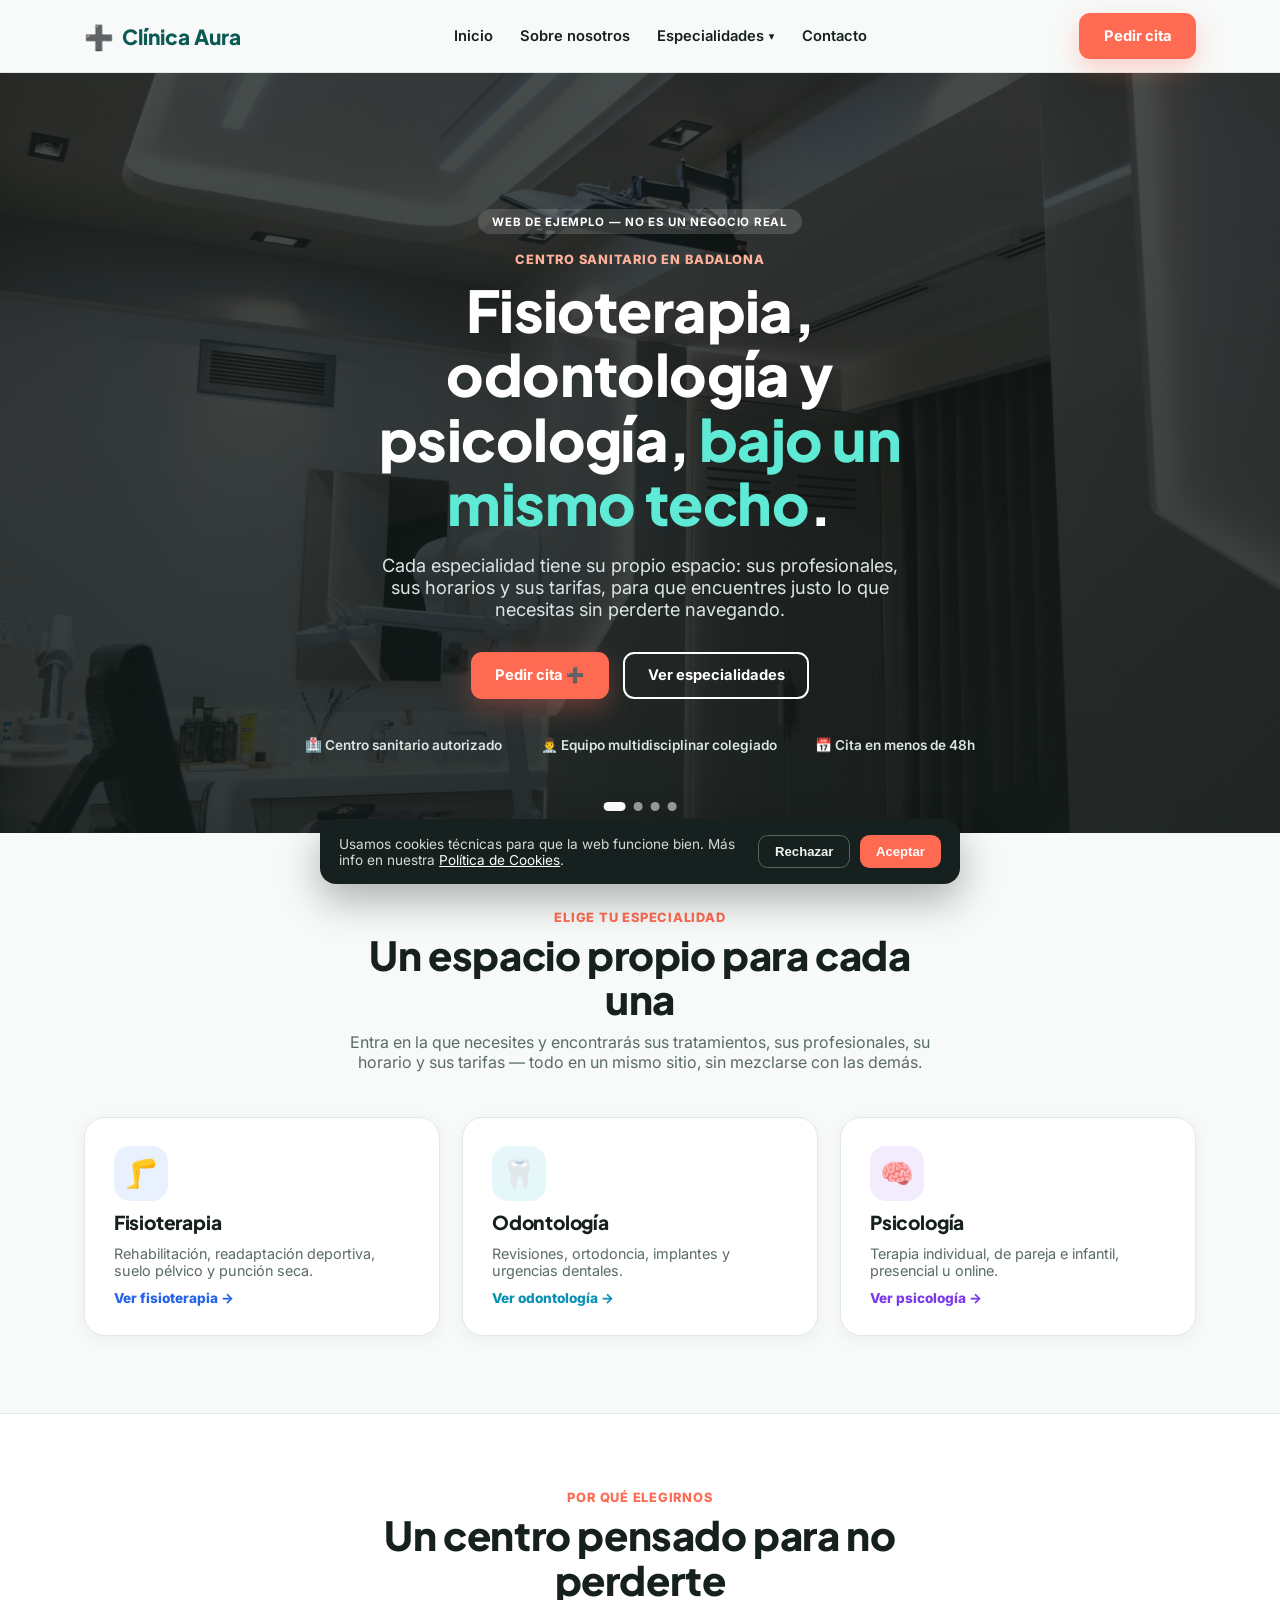
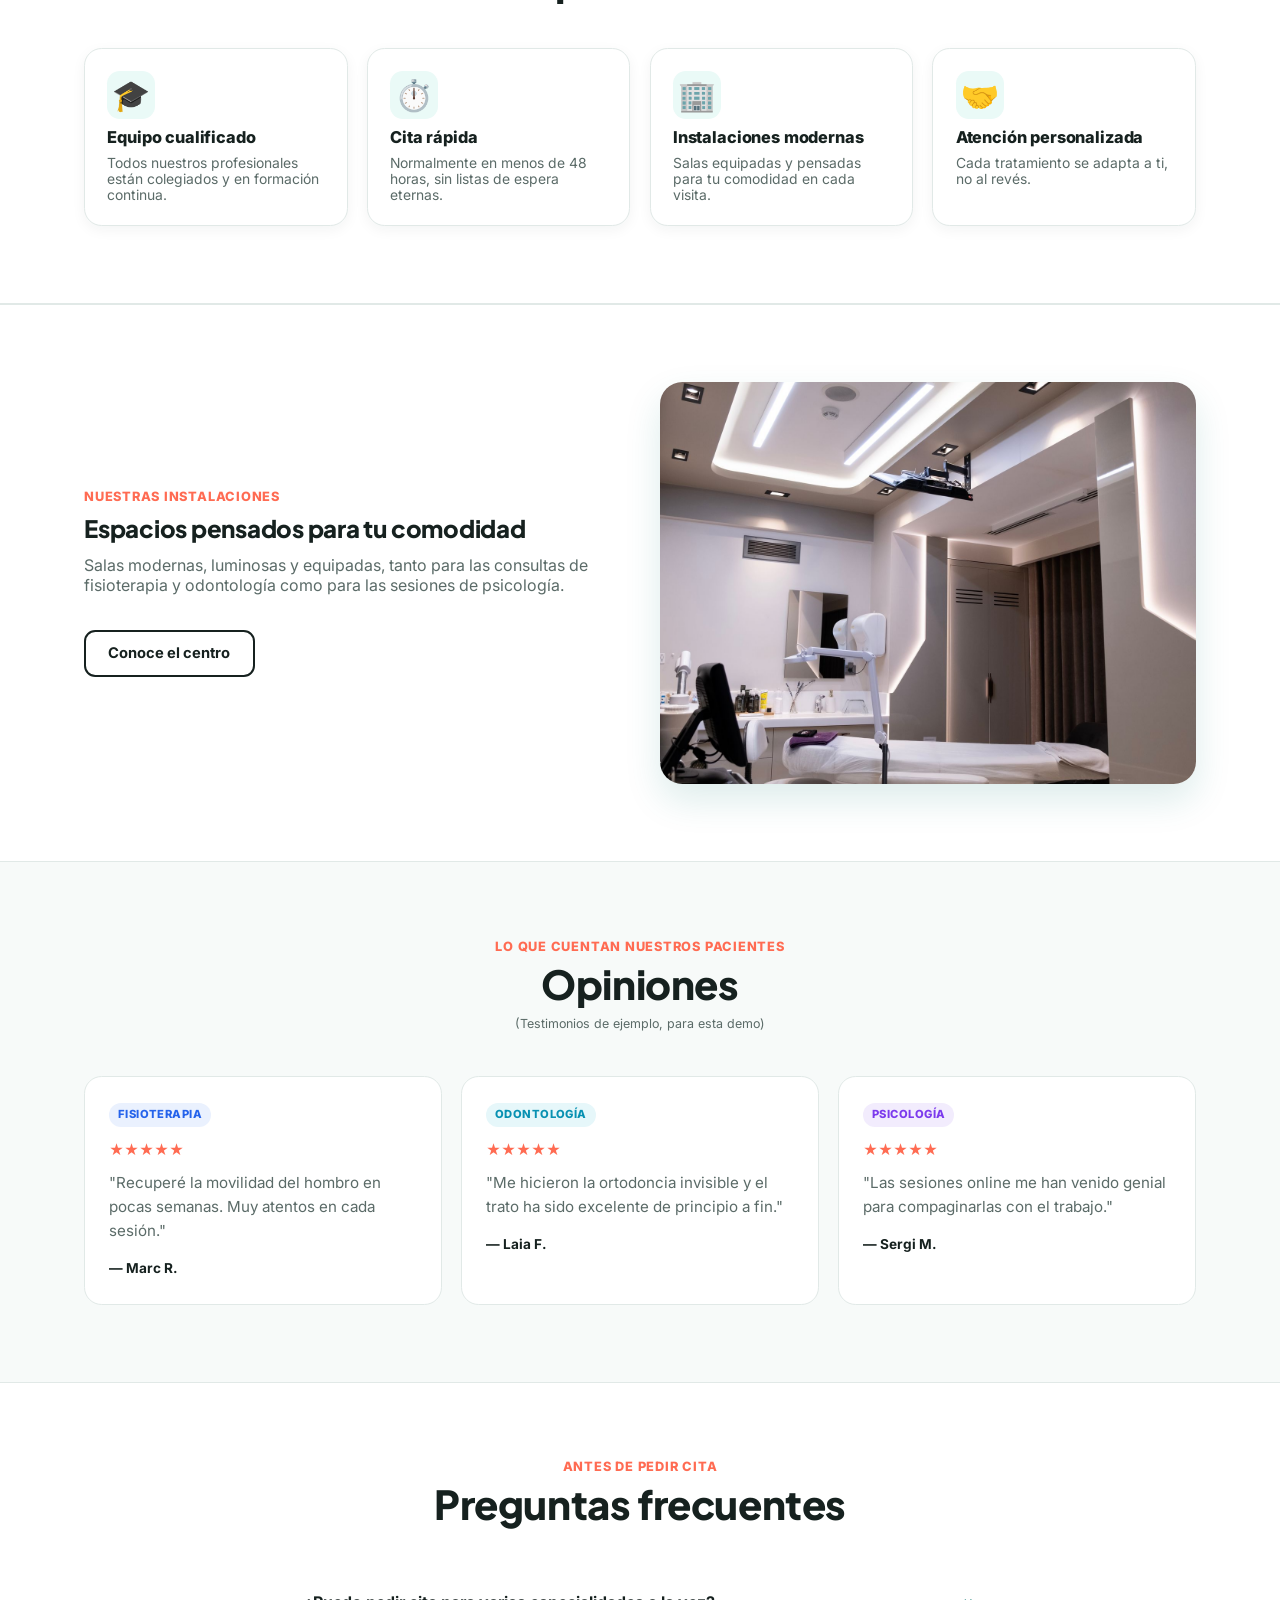
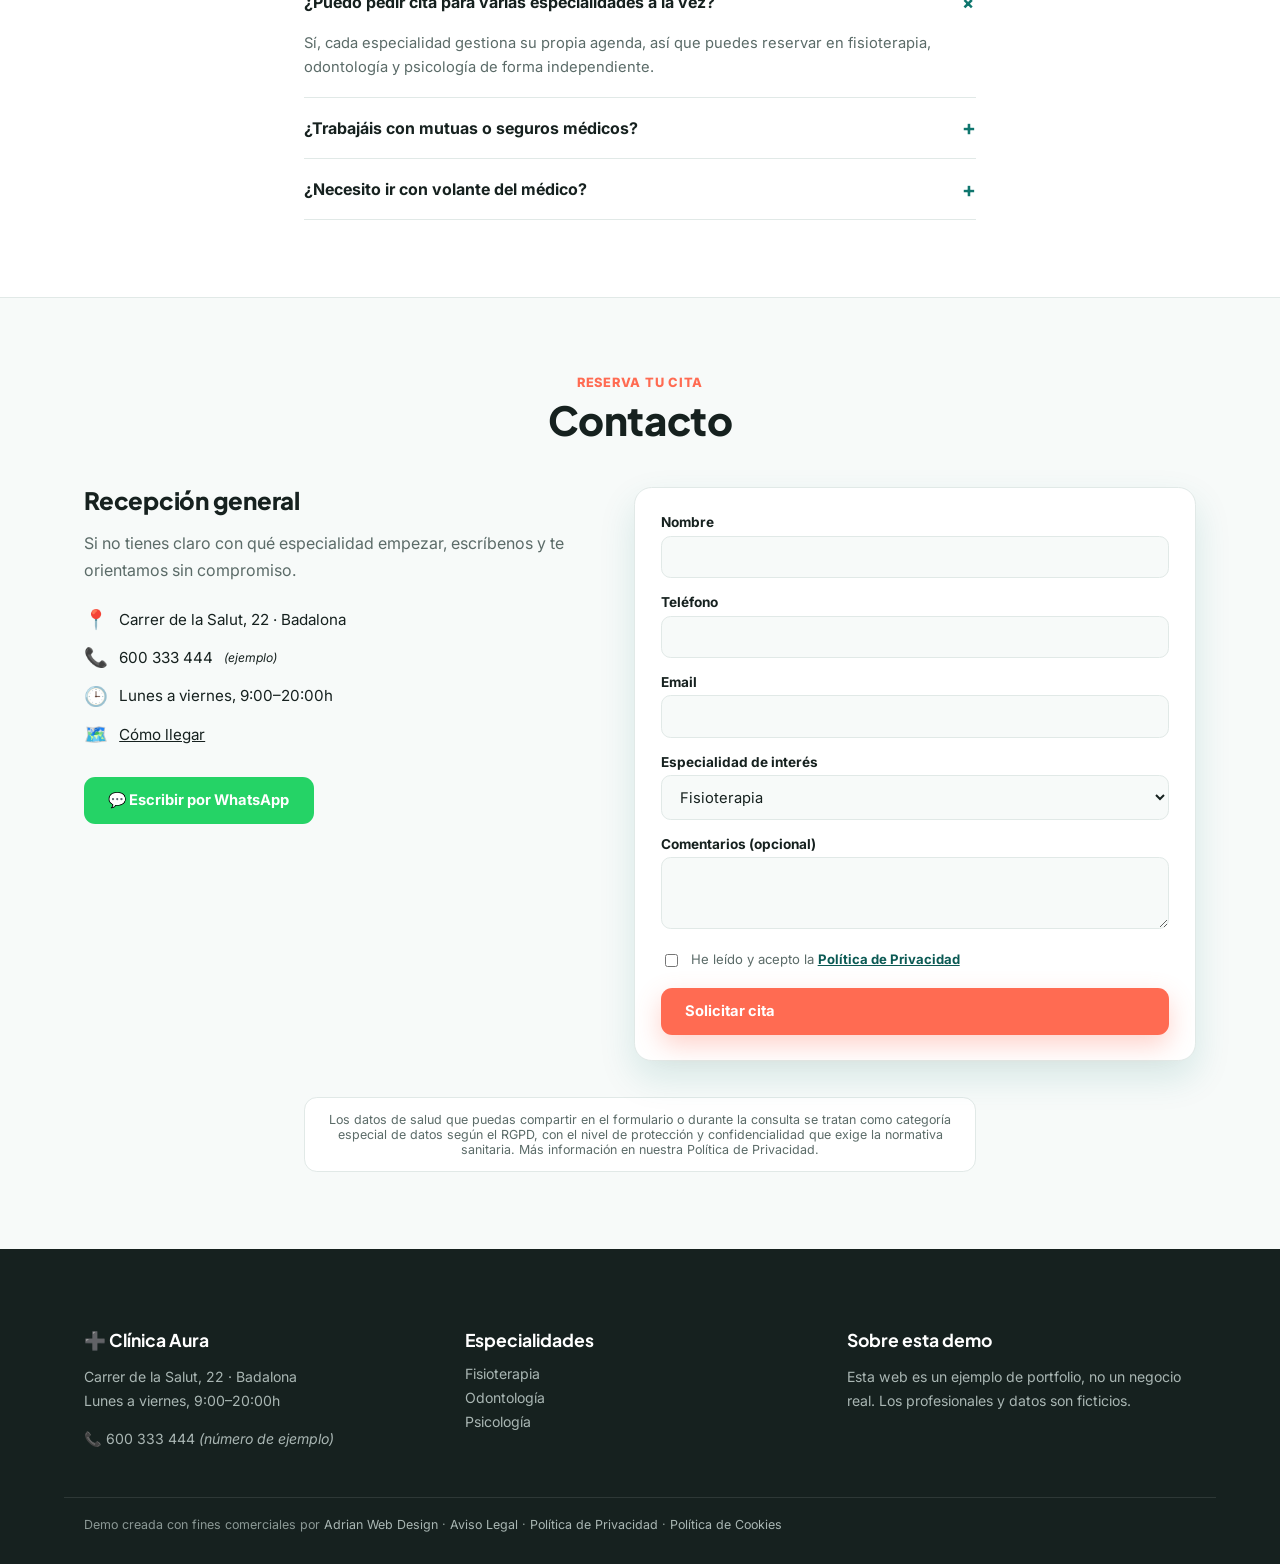
==== index.html @ 90108363 "Primera version de la demo Clinica Aura" ====
<!doctype html>
<html lang="es">
<head>
<meta charset="UTF-8" />
<meta name="viewport" content="width=device-width, initial-scale=1.0" />
<title>Clínica Multidisciplinar en Badalona | Clínica Aura</title>
<meta name="description" content="Fisioterapia, odontología y psicología en Badalona, bajo un mismo techo. Equipo cualificado, cita en 48h. Pide tu cita en Clínica Aura." />
<meta property="og:title" content="Clínica Multidisciplinar en Badalona | Clínica Aura" />
<meta property="og:description" content="Fisioterapia, odontología y psicología en Badalona. Pide tu cita." />
<meta property="og:type" content="website" />
<meta name="twitter:card" content="summary" />
<link rel="preconnect" href="https://fonts.googleapis.com">
<link href="https://fonts.googleapis.com/css2?family=Plus+Jakarta+Sans:wght@700;800&family=Inter:wght@400;600;700;800&display=swap" rel="stylesheet">
<link rel="stylesheet" href="clinica.css" />
</head>
<body>

<header class="site-header">
  <div class="wrap">
    <a href="index.html" class="logo"><span class="ico">➕</span> Clínica Aura</a>
    <nav class="nav-links">
      <a href="index.html">Inicio</a>
      <a href="sobre-nosotros.html">Sobre nosotros</a>
      <div class="dropdown">
        <button class="dropdown-btn">Especialidades <span class="caret">▾</span></button>
        <div class="dropdown-menu">
          <a href="fisioterapia.html"><span class="tag" style="background:#2563eb"></span> Fisioterapia</a>
          <a href="odontologia.html"><span class="tag" style="background:#0891b2"></span> Odontología</a>
          <a href="psicologia.html"><span class="tag" style="background:#7c3aed"></span> Psicología</a>
        </div>
      </div>
      <a href="#contacto">Contacto</a>
    </nav>
    <a href="#contacto" class="btn btn-solid">Pedir cita</a>
  </div>
</header>

<section class="hero home hero-carousel">
  <div class="carousel hero-bg">
    <div class="carousel-track">
      <div class="carousel-slide"><img src="assets/clinica-instalaciones.jpg" alt="Sala de tratamiento moderna de Clínica Aura" loading="eager"></div>
      <div class="carousel-slide"><img src="assets/clinica-recepcion.jpg" alt="Recepción de Clínica Aura" loading="lazy"></div>
      <div class="carousel-slide"><img src="assets/clinica-consulta.jpg" alt="Sala de consulta de Clínica Aura" loading="lazy"></div>
      <div class="carousel-slide"><img src="assets/clinica-pasillo.jpg" alt="Pasillo de las instalaciones de Clínica Aura" loading="lazy"></div>
    </div>
    <div class="carousel-dots"></div>
  </div>
  <div class="wrap">
    <div class="badge-demo">Web de ejemplo — no es un negocio real</div>
    <div class="eyebrow">Centro sanitario en Badalona</div>
    <h1>Fisioterapia, odontología y psicología, <span>bajo un mismo techo</span>.</h1>
    <p class="lead">
      Cada especialidad tiene su propio espacio: sus profesionales, sus
      horarios y sus tarifas, para que encuentres justo lo que necesitas
      sin perderte navegando.
    </p>
    <div class="cta-row">
      <a href="#contacto" class="btn btn-solid">Pedir cita ➕</a>
      <a href="#especialidades" class="btn btn-outline">Ver especialidades</a>
    </div>
    <div class="trust-row">
      <span>🏥 Centro sanitario autorizado</span>
      <span>👨‍⚕️ Equipo multidisciplinar colegiado</span>
      <span>📅 Cita en menos de 48h</span>
    </div>
  </div>
</section>

<section class="section" id="especialidades">
  <div class="wrap">
    <div class="section-head center reveal">
      <div class="eyebrow">Elige tu especialidad</div>
      <h2>Un espacio propio para cada una</h2>
      <p>Entra en la que necesites y encontrarás sus tratamientos, sus profesionales, su horario y sus tarifas — todo en un mismo sitio, sin mezclarse con las demás.</p>
    </div>
    <div class="spec-grid">
      <a href="fisioterapia.html" class="spec-card fisio reveal">
        <div class="ico">🦵</div>
        <h3>Fisioterapia</h3>
        <p>Rehabilitación, readaptación deportiva, suelo pélvico y punción seca.</p>
        <div class="go">Ver fisioterapia →</div>
      </a>
      <a href="odontologia.html" class="spec-card odonto reveal">
        <div class="ico">🦷</div>
        <h3>Odontología</h3>
        <p>Revisiones, ortodoncia, implantes y urgencias dentales.</p>
        <div class="go">Ver odontología →</div>
      </a>
      <a href="psicologia.html" class="spec-card psico reveal">
        <div class="ico">🧠</div>
        <h3>Psicología</h3>
        <p>Terapia individual, de pareja e infantil, presencial u online.</p>
        <div class="go">Ver psicología →</div>
      </a>
    </div>
  </div>
</section>

<section class="section alt">
  <div class="wrap">
    <div class="section-head center reveal">
      <div class="eyebrow">Por qué elegirnos</div>
      <h2>Un centro pensado para no perderte</h2>
    </div>
    <div class="grid">
      <div class="card reveal"><div class="ico">🎓</div><h3>Equipo cualificado</h3><div class="desc">Todos nuestros profesionales están colegiados y en formación continua.</div></div>
      <div class="card reveal"><div class="ico">⏱️</div><h3>Cita rápida</h3><div class="desc">Normalmente en menos de 48 horas, sin listas de espera eternas.</div></div>
      <div class="card reveal"><div class="ico">🏢</div><h3>Instalaciones modernas</h3><div class="desc">Salas equipadas y pensadas para tu comodidad en cada visita.</div></div>
      <div class="card reveal"><div class="ico">🤝</div><h3>Atención personalizada</h3><div class="desc">Cada tratamiento se adapta a ti, no al revés.</div></div>
    </div>
  </div>
</section>

<section class="section alt">
  <div class="wrap showcase">
    <div class="reveal">
      <div class="eyebrow">Nuestras instalaciones</div>
      <h2>Espacios pensados para tu comodidad</h2>
      <p style="color:var(--ink-suave); margin-top:0.8rem;">Salas modernas, luminosas y equipadas, tanto para las consultas de fisioterapia y odontología como para las sesiones de psicología.</p>
      <a href="sobre-nosotros.html" class="btn btn-outline" style="margin-top:1.2rem;">Conoce el centro</a>
    </div>
    <div class="photo reveal">
      <!-- Foto: Pexels, licencia gratuita (pexels.com/photo/16571732) -->
      <img src="assets/clinica-instalaciones.jpg" alt="Sala de tratamiento moderna de Clínica Aura" loading="lazy">
    </div>
  </div>
</section>

<section class="section">
  <div class="wrap">
    <div class="section-head center reveal">
      <div class="eyebrow">Lo que cuentan nuestros pacientes</div>
      <h2>Opiniones</h2>
      <p style="font-size:0.78rem;">(Testimonios de ejemplo, para esta demo)</p>
    </div>
    <div class="testi-grid">
      <div class="testi reveal"><span class="tag" style="background:#eaf1fe; color:#2563eb;">FISIOTERAPIA</span><div class="stars">★★★★★</div>"Recuperé la movilidad del hombro en pocas semanas. Muy atentos en cada sesión."<div class="autor">— Marc R.</div></div>
      <div class="testi reveal"><span class="tag" style="background:#e6f7fa; color:#0891b2;">ODONTOLOGÍA</span><div class="stars">★★★★★</div>"Me hicieron la ortodoncia invisible y el trato ha sido excelente de principio a fin."<div class="autor">— Laia F.</div></div>
      <div class="testi reveal"><span class="tag" style="background:#f2ecfd; color:#7c3aed;">PSICOLOGÍA</span><div class="stars">★★★★★</div>"Las sesiones online me han venido genial para compaginarlas con el trabajo."<div class="autor">— Sergi M.</div></div>
    </div>
  </div>
</section>

<section class="section alt">
  <div class="wrap">
    <div class="section-head center reveal">
      <div class="eyebrow">Antes de pedir cita</div>
      <h2>Preguntas frecuentes</h2>
    </div>
    <div class="faq reveal">
      <div class="faq-item open">
        <button class="faq-q">¿Puedo pedir cita para varias especialidades a la vez? <span class="plus">+</span></button>
        <div class="faq-a"><p>Sí, cada especialidad gestiona su propia agenda, así que puedes reservar en fisioterapia, odontología y psicología de forma independiente.</p></div>
      </div>
      <div class="faq-item">
        <button class="faq-q">¿Trabajáis con mutuas o seguros médicos? <span class="plus">+</span></button>
        <div class="faq-a"><p>Trabajamos con las principales mutuas. Escríbenos con la tuya y te confirmamos la cobertura antes de la cita.</p></div>
      </div>
      <div class="faq-item">
        <button class="faq-q">¿Necesito ir con volante del médico? <span class="plus">+</span></button>
        <div class="faq-a"><p>No es necesario para consultas privadas. Si vienes por mutua, puede que tu compañía lo requiera — te lo indicamos al confirmar la cita.</p></div>
      </div>
    </div>
  </div>
</section>

<section class="section" id="contacto">
  <div class="wrap">
    <div class="section-head center reveal">
      <div class="eyebrow">Reserva tu cita</div>
      <h2>Contacto</h2>
    </div>
    <div class="contact-wrap">
      <div class="contact-info reveal">
        <h3>Recepción general</h3>
        <p>Si no tienes claro con qué especialidad empezar, escríbenos y te orientamos sin compromiso.</p>
        <div class="item"><span class="ico">📍</span> Carrer de la Salut, 22 · Badalona</div>
        <div class="item"><span class="ico">📞</span> 600 333 444 <em style="font-size:0.8em;">(ejemplo)</em></div>
        <div class="item"><span class="ico">🕒</span> Lunes a viernes, 9:00–20:00h</div>
        <div class="item"><span class="ico">🗺️</span> <a href="https://www.google.com/maps/search/?api=1&query=Badalona" target="_blank" rel="noopener">Cómo llegar</a></div>
        <a href="#" class="btn btn-wsp" style="margin-top:1rem;">💬 Escribir por WhatsApp</a>
      </div>
      <form class="contact-form" id="contact-form">
        <div class="form-error" id="form-error"></div>
        <div class="field"><label for="nombre">Nombre</label><input type="text" id="nombre" name="nombre" required></div>
        <div class="field"><label for="telefono">Teléfono</label><input type="tel" id="telefono" name="telefono" required></div>
        <div class="field"><label for="email">Email</label><input type="email" id="email" name="email" required></div>
        <div class="field">
          <label for="especialidad">Especialidad de interés</label>
          <select id="especialidad" name="especialidad">
            <option>Fisioterapia</option>
            <option>Odontología</option>
            <option>Psicología</option>
            <option>No lo tengo claro todavía</option>
          </select>
        </div>
        <div class="field"><label for="comentarios">Comentarios (opcional)</label><textarea id="comentarios" name="comentarios"></textarea></div>
        <div class="checkbox-row">
          <input type="checkbox" id="privacidad" name="privacidad">
          <label for="privacidad">He leído y acepto la <a href="politica-privacidad.html" target="_blank">Política de Privacidad</a></label>
        </div>
        <div class="submit-row"><button type="submit" class="btn btn-solid">Solicitar cita</button></div>
      </form>
      <div class="form-success" id="form-success">
        <div class="ico">➕</div>
        <h3>¡Gracias!</h3>
        <p>Esto es una demo: en la web real, aquí llegaría tu solicitud directamente por email o WhatsApp.</p>
      </div>
    </div>
    <p class="disclaimer">
      Los datos de salud que puedas compartir en el formulario o durante la
      consulta se tratan como categoría especial de datos según el RGPD,
      con el nivel de protección y confidencialidad que exige la normativa
      sanitaria. Más información en nuestra Política de Privacidad.
    </p>
  </div>
</section>

<footer class="site-footer">
  <div class="wrap">
    <div>
      <h4>➕ Clínica Aura</h4>
      <p>Carrer de la Salut, 22 · Badalona<br>Lunes a viernes, 9:00–20:00h</p>
      <p>📞 600 333 444 <em>(número de ejemplo)</em></p>
    </div>
    <div>
      <h4>Especialidades</h4>
      <ul>
        <li><a href="fisioterapia.html">Fisioterapia</a></li>
        <li><a href="odontologia.html">Odontología</a></li>
        <li><a href="psicologia.html">Psicología</a></li>
      </ul>
    </div>
    <div>
      <h4>Sobre esta demo</h4>
      <p>Esta web es un ejemplo de portfolio, no un negocio real. Los profesionales y datos son ficticios.</p>
    </div>
  </div>
  <div class="footer-bottom">
    <span>Demo creada con fines comerciales por <a href="https://adrianwebdesign.es/" target="_blank" rel="noopener">Adrian Web Design</a> · <a href="aviso-legal.html">Aviso Legal</a> · <a href="politica-privacidad.html">Política de Privacidad</a> · <a href="politica-cookies.html">Política de Cookies</a></span>
  </div>
</footer>

<div class="cookie-banner" id="cookie-banner">
  <p>Usamos cookies técnicas para que la web funcione bien. Más info en nuestra <a href="politica-cookies.html">Política de Cookies</a>.</p>
  <div class="cookie-actions">
    <button class="btn-reject" id="cookie-reject">Rechazar</button>
    <button class="btn-accept" id="cookie-accept">Aceptar</button>
  </div>
</div>

<script src="script.js"></script>
</body>
</html>
---- clinica.css ----
/* ===== Clínica Aura — demo de portfolio ===== */

:root {
  --teal: #0f766e;
  --teal-osc: #0b5a54;
  --mint: #eafaf7;
  --coral: #ff6b52;
  --ink: #16211f;
  --ink-suave: #5b6b68;
  --bg: #f7faf9;
  --borde: #e1e9e7;
  --sombra: 0 16px 36px rgba(15, 118, 110, 0.14);
  --accent: var(--teal);
  --accent-bg: var(--mint);
  font-size: 16px;
}

/* Temas por especialidad */
.theme-fisio { --accent: #2563eb; --accent-bg: #eaf1fe; }
.theme-odonto { --accent: #0891b2; --accent-bg: #e6f7fa; }
.theme-psico { --accent: #7c3aed; --accent-bg: #f2ecfd; }

* { box-sizing: border-box; }
html { scroll-behavior: smooth; }

body { margin: 0; font-family: "Inter", system-ui, sans-serif; background: var(--bg); color: var(--ink); -webkit-font-smoothing: antialiased; overflow-x: hidden; }

h1, h2, h3, .display { font-family: "Plus Jakarta Sans", "Inter", sans-serif; font-weight: 800; line-height: 1.12; margin: 0; letter-spacing: -0.01em; }

a { color: inherit; }
img { max-width: 100%; display: block; }
.wrap { max-width: 72rem; margin: 0 auto; padding: 0 1.25rem; }

.reveal { opacity: 0; transform: translateY(18px); transition: opacity 0.6s ease, transform 0.6s ease; }
.reveal.in { opacity: 1; transform: translateY(0); }

/* ---------- Header ---------- */

.site-header { position: sticky; top: 0; z-index: 50; background: rgba(247, 250, 249, 0.92); backdrop-filter: blur(10px); border-bottom: 1px solid var(--borde); }
.site-header .wrap { display: flex; align-items: center; justify-content: space-between; gap: 1rem; height: 4.5rem; }
.logo { display: flex; align-items: center; gap: 0.5rem; font-family: "Plus Jakarta Sans", sans-serif; font-weight: 800; font-size: clamp(1.05rem, 2vw, 1.3rem); text-decoration: none; color: var(--teal-osc); white-space: nowrap; }
.logo .ico { font-size: 1.5rem; }

.nav-links { display: flex; align-items: center; gap: 0.3rem; font-weight: 600; font-size: 0.92rem; }
.nav-links > a { text-decoration: none; color: var(--ink); padding: 0.5rem 0.7rem; border-radius: 0.5rem; }
.nav-links > a:hover { background: var(--mint); color: var(--teal-osc); }

.dropdown { position: relative; }
.dropdown-btn { background: none; border: none; font: inherit; font-weight: 600; color: var(--ink); cursor: pointer; display: flex; align-items: center; gap: 0.3rem; padding: 0.5rem 0.7rem; border-radius: 0.5rem; }
.dropdown-btn:hover, .dropdown.open .dropdown-btn { background: var(--mint); color: var(--teal-osc); }
.dropdown-btn .caret { font-size: 0.7rem; transition: transform 0.15s ease; }
.dropdown.open .dropdown-btn .caret { transform: rotate(180deg); }
.dropdown-menu {
  position: absolute; top: calc(100% + 0.6rem); left: 50%; transform: translateX(-50%) translateY(-6px);
  background: #fff; border: 1px solid var(--borde); border-radius: 1rem; box-shadow: var(--sombra);
  min-width: 15rem; padding: 0.5rem; opacity: 0; pointer-events: none; transition: opacity 0.15s ease, transform 0.15s ease;
}
.dropdown.open .dropdown-menu { opacity: 1; pointer-events: auto; transform: translateX(-50%) translateY(0); }
.dropdown-menu a { display: flex; align-items: center; gap: 0.6rem; padding: 0.65rem 0.75rem; border-radius: 0.6rem; text-decoration: none; color: var(--ink); font-size: 0.9rem; font-weight: 600; }
.dropdown-menu a:hover { background: var(--bg); }
.dropdown-menu a .tag { width: 0.55rem; height: 0.55rem; border-radius: 50%; flex-shrink: 0; }

.btn { display: inline-flex; align-items: center; gap: 0.5rem; padding: 0.78rem 1.4rem; border-radius: 0.7rem; font-weight: 700; text-decoration: none; font-size: 0.92rem; border: 2px solid transparent; cursor: pointer; transition: transform 0.15s ease; font-family: inherit; }
.btn:hover { transform: translateY(-2px); }
.btn-solid { background: var(--coral); color: #fff; box-shadow: 0 10px 26px rgba(255,107,82,0.3); }
.btn-solid:hover { background: #e85a42; }
.btn-outline { background: transparent; border-color: var(--ink); color: var(--ink); }
.btn-accent { background: var(--accent); color: #fff; }
.btn-wsp { background: #25d366; color: #fff; }

.mobile-toggle { display: none; background: none; border: none; font-size: 1.4rem; cursor: pointer; }

/* Breadcrumb */
.breadcrumb { font-size: 0.82rem; color: var(--ink-suave); padding: 1rem 0 0; }
.breadcrumb a { color: var(--ink-suave); text-decoration: none; }
.breadcrumb a:hover { color: var(--accent); }
.breadcrumb .sep { margin: 0 0.35rem; }
.breadcrumb .current { color: var(--ink); font-weight: 700; }

/* ---------- Hero genérico ---------- */

.hero { position: relative; padding: clamp(3rem, 7vw, 5.5rem) 0 clamp(2.5rem, 5vw, 4rem); overflow: hidden; }
.hero.home { text-align: center; background: radial-gradient(circle at 15% 10%, rgba(15,118,110,0.1), transparent 45%), radial-gradient(circle at 88% 0%, rgba(255,107,82,0.12), transparent 42%), var(--bg); }
.hero.specialty { background: var(--accent-bg); }
.badge-demo { display: inline-block; margin-bottom: 1.1rem; padding: 0.35rem 0.9rem; border-radius: 999px; background: var(--ink); color: #fff; font-size: 0.72rem; font-weight: 700; letter-spacing: 0.06em; text-transform: uppercase; }
.eyebrow { font-weight: 800; color: var(--coral); letter-spacing: 0.06em; text-transform: uppercase; font-size: 0.8rem; margin-bottom: 0.7rem; }
.specialty .eyebrow { color: var(--accent); }
.hero h1 { font-size: clamp(2.2rem, 5.5vw, 3.6rem); max-width: 42rem; }
.hero.home h1 { margin: 0 auto; }
.hero h1 span { color: var(--teal); }
.hero.specialty h1 span { color: var(--accent); }
.hero p.lead { max-width: 34rem; margin-top: 1.1rem; color: var(--ink-suave); font-size: clamp(1rem, 1.6vw, 1.14rem); }
.hero.home p.lead { margin-left: auto; margin-right: auto; }
.hero .cta-row { margin-top: 2rem; display: flex; gap: 0.9rem; flex-wrap: wrap; }
.hero.home .cta-row { justify-content: center; }

.trust-row { margin-top: 2.4rem; display: flex; gap: clamp(1rem, 4vw, 2.4rem); flex-wrap: wrap; font-size: 0.85rem; color: var(--ink-suave); font-weight: 600; }
.hero.home .trust-row { justify-content: center; }
.trust-row span { display: flex; align-items: center; gap: 0.4rem; }

.hero.specialty .hero-grid { display: grid; grid-template-columns: 1.1fr 0.9fr; gap: 2.5rem; align-items: center; }
.hero.specialty .hero-photo { border-radius: 1.3rem; overflow: hidden; box-shadow: var(--sombra); aspect-ratio: 4/3; }
.hero.specialty .hero-photo img { width: 100%; height: 100%; object-fit: cover; }
@media (max-width: 860px) {
  .hero.specialty .hero-grid { grid-template-columns: 1fr; }
  .hero.specialty .hero-photo { order: -1; aspect-ratio: 16/9; }
}

/* Hero con carrusel de fotos de fondo, 100% automático */
.hero.hero-carousel { background: var(--ink); padding: clamp(6.5rem, 13vw, 8.5rem) 0 clamp(3.5rem, 7vw, 5rem); }
.hero.hero-carousel .carousel.hero-bg {
  position: absolute; inset: 0; z-index: 0;
  border-radius: 0; box-shadow: none; aspect-ratio: auto; max-height: none; height: 100%;
}
.hero.hero-carousel .carousel.hero-bg .carousel-track,
.hero.hero-carousel .carousel.hero-bg .carousel-slide { height: 100%; }
.hero.hero-carousel .carousel.hero-bg .carousel-slide img { filter: brightness(0.5) saturate(1.05); }
.hero.hero-carousel .carousel.hero-bg::after {
  content: ""; position: absolute; inset: 0; z-index: 1;
  background: linear-gradient(180deg, rgba(22,33,31,0.55) 0%, rgba(22,33,31,0.72) 100%);
}
.hero.hero-carousel .carousel.hero-bg .carousel-dots { z-index: 2; bottom: 1.4rem; }
.hero.hero-carousel .wrap { position: relative; z-index: 2; }
.hero.hero-carousel .badge-demo { background: rgba(255,255,255,0.15); }
.hero.hero-carousel .eyebrow { color: #ffb199; }
.hero.hero-carousel h1 { color: #fff; }
.hero.hero-carousel h1 span { color: #5eead4; }
.hero.hero-carousel p.lead { color: #dbe6e4; }
.hero.hero-carousel .btn-outline { border-color: #fff; color: #fff; }
.hero.hero-carousel .trust-row { color: #dbe6e4; }

/* Carrusel de fotos */
.carousel { position: relative; border-radius: 1.1rem; overflow: hidden; box-shadow: var(--sombra); aspect-ratio: 16/9; max-height: 30rem; }
.carousel-track { display: flex; height: 100%; transition: transform 0.5s ease; }
.carousel-slide { flex: 0 0 100%; height: 100%; position: relative; }
.carousel-slide img { width: 100%; height: 100%; object-fit: cover; }
.carousel-dots { position: absolute; bottom: 0.9rem; left: 50%; transform: translateX(-50%); display: flex; gap: 0.5rem; }
.carousel-dots button { width: 0.55rem; height: 0.55rem; border-radius: 50%; border: none; background: rgba(255,255,255,0.55); cursor: pointer; padding: 0; }
.carousel-dots button.active { background: #fff; width: 1.4rem; border-radius: 999px; }

.showcase { display: grid; grid-template-columns: 1fr 1fr; gap: 2.5rem; align-items: center; }
.showcase .photo { border-radius: 1.4rem; overflow: hidden; box-shadow: var(--sombra); aspect-ratio: 4/3; }
.showcase .photo img { width: 100%; height: 100%; object-fit: cover; }
@media (max-width: 860px) { .showcase { grid-template-columns: 1fr; } .showcase .photo { order: -1; } }

/* Especialidades home */
.spec-grid { display: grid; grid-template-columns: repeat(auto-fit, minmax(17rem, 1fr)); gap: 1.4rem; }
.spec-card { background: #fff; border: 1px solid var(--borde); border-radius: 1.3rem; padding: 1.8rem; box-shadow: 0 4px 16px rgba(22,33,31,0.05); transition: box-shadow 0.15s ease, transform 0.15s ease; text-decoration: none; color: var(--ink); display: flex; flex-direction: column; gap: 0.7rem; }
.spec-card:hover { box-shadow: var(--sombra); transform: translateY(-4px); }
.spec-card .ico { width: 3.4rem; height: 3.4rem; border-radius: 1rem; display: flex; align-items: center; justify-content: center; font-size: 1.7rem; }
.spec-card.fisio .ico { background: #eaf1fe; }
.spec-card.odonto .ico { background: #e6f7fa; }
.spec-card.psico .ico { background: #f2ecfd; }
.spec-card h3 { font-size: 1.2rem; }
.spec-card p { font-size: 0.9rem; color: var(--ink-suave); margin: 0; flex-grow: 1; }
.spec-card .go { font-size: 0.85rem; font-weight: 800; display: flex; align-items: center; gap: 0.3rem; }
.spec-card.fisio .go { color: #2563eb; }
.spec-card.odonto .go { color: #0891b2; }
.spec-card.psico .go { color: #7c3aed; }

/* ---------- Secciones ---------- */

.section { padding: clamp(3rem, 6vw, 5rem) 0; }
.section.alt { background: #fff; border-top: 1px solid var(--borde); border-bottom: 1px solid var(--borde); }
.section-head { max-width: 38rem; margin: 0 auto clamp(2rem, 4vw, 2.8rem); }
.section-head.center { text-align: center; }
.section-head .eyebrow { margin-bottom: 0.5rem; }
.section-head h2 { font-size: clamp(1.9rem, 3.8vw, 2.5rem); }
.section-head p { color: var(--ink-suave); margin-top: 0.6rem; }

.grid { display: grid; grid-template-columns: repeat(auto-fill, minmax(16rem, 1fr)); gap: 1.2rem; }
.card { background: #fff; border: 1px solid var(--borde); border-radius: 1.1rem; padding: 1.4rem; display: flex; flex-direction: column; gap: 0.55rem; box-shadow: 0 4px 14px rgba(22,33,31,0.05); transition: box-shadow 0.15s ease, transform 0.15s ease; }
.card:hover { box-shadow: var(--sombra); transform: translateY(-3px); }
.card .ico { font-size: 1.9rem; width: 3rem; height: 3rem; display: flex; align-items: center; justify-content: center; background: var(--accent-bg); border-radius: 0.8rem; }
.card h3 { font-size: 1.02rem; font-family: "Inter", sans-serif; font-weight: 800; }
.card .desc { font-size: 0.87rem; color: var(--ink-suave); flex-grow: 1; }

/* Profesionales */
.pro-grid { display: grid; grid-template-columns: repeat(auto-fit, minmax(15.5rem, 1fr)); gap: 1.3rem; }
.pro-card { background: #fff; border: 1px solid var(--borde); border-radius: 1.2rem; padding: 1.5rem; text-align: center; box-shadow: 0 4px 14px rgba(22,33,31,0.05); }
.pro-avatar { width: 4.6rem; height: 4.6rem; border-radius: 50%; margin: 0 auto 0.9rem; background: var(--accent); color: #fff; display: flex; align-items: center; justify-content: center; font-size: 1.6rem; font-weight: 800; font-family: "Plus Jakarta Sans", sans-serif; }
.pro-card h3 { font-size: 1.05rem; }
.pro-card .rol { color: var(--accent); font-weight: 700; font-size: 0.82rem; margin: 0.2rem 0 0.7rem; }
.pro-card p { font-size: 0.85rem; color: var(--ink-suave); margin: 0; line-height: 1.55; }

/* Horarios */
.timetable { width: 100%; border-collapse: collapse; background: #fff; border-radius: 1rem; overflow: hidden; box-shadow: 0 4px 14px rgba(22,33,31,0.05); }
.timetable th, .timetable td { padding: 0.85rem 1rem; text-align: center; font-size: 0.88rem; border-bottom: 1px solid var(--borde); }
.timetable th { background: var(--accent-bg); color: var(--accent); font-weight: 800; }
.timetable td:first-child, .timetable th:first-child { text-align: left; font-weight: 700; }
.timetable tr:last-child td { border-bottom: none; }
.table-scroll { overflow-x: auto; }

/* Tarifas */
.price-table { display: grid; grid-template-columns: repeat(auto-fit, minmax(15rem, 1fr)); gap: 1.2rem; }
.price-card { background: #fff; border: 1px solid var(--borde); border-radius: 1.1rem; padding: 1.5rem; display: flex; justify-content: space-between; align-items: center; gap: 1rem; box-shadow: 0 4px 14px rgba(22,33,31,0.05); }
.price-card .name { font-weight: 700; font-size: 0.95rem; }
.price-card .name small { display: block; font-weight: 500; color: var(--ink-suave); font-size: 0.78rem; margin-top: 0.15rem; }
.price-card .amount { font-family: "Plus Jakarta Sans", sans-serif; font-weight: 800; font-size: 1.3rem; color: var(--accent); white-space: nowrap; }

/* Testimonios */
.testi-grid { display: grid; grid-template-columns: repeat(auto-fit, minmax(16rem, 1fr)); gap: 1.2rem; }
.testi { background: #fff; border: 1px solid var(--borde); border-radius: 1.1rem; padding: 1.5rem; font-size: 0.95rem; color: var(--ink-suave); line-height: 1.6; }
.testi .stars { color: var(--coral); font-size: 0.9rem; margin-bottom: 0.6rem; }
.testi .autor { margin-top: 0.9rem; font-weight: 700; color: var(--ink); font-size: 0.85rem; }
.testi .tag { display: inline-block; font-size: 0.7rem; font-weight: 800; text-transform: uppercase; letter-spacing: 0.04em; padding: 0.2rem 0.55rem; border-radius: 999px; margin-bottom: 0.7rem; }

/* FAQ */
.faq { max-width: 42rem; margin: 0 auto; }
.faq-item { border-bottom: 1px solid var(--borde); }
.faq-q { width: 100%; text-align: left; background: none; border: none; cursor: pointer; padding: 1.1rem 0; display: flex; justify-content: space-between; align-items: center; font-weight: 700; font-size: 1rem; color: var(--ink); font-family: inherit; }
.faq-q .plus { transition: transform 0.2s ease; font-size: 1.3rem; color: var(--accent); }
.faq-item.open .faq-q .plus { transform: rotate(45deg); }
.faq-a { max-height: 0; overflow: hidden; transition: max-height 0.25s ease; }
.faq-item.open .faq-a { max-height: 12rem; }
.faq-a p { padding: 0 0 1.1rem; color: var(--ink-suave); font-size: 0.92rem; line-height: 1.6; margin: 0; }

/* Selector de día y hora */
.booking-widget { margin-bottom: 1.3rem; padding-bottom: 1.3rem; border-bottom: 1px dashed var(--borde); }
.booking-widget h3 { font-size: 1.02rem; margin-bottom: 0.9rem; }
.day-picker { display: flex; gap: 0.6rem; overflow-x: auto; padding-bottom: 0.5rem; margin-bottom: 1rem; }
.day-btn { flex-shrink: 0; min-width: 4rem; border: 1.5px solid var(--borde); background: var(--bg); border-radius: 0.8rem; padding: 0.6rem 0.5rem; text-align: center; cursor: pointer; font-family: inherit; }
.day-btn .dow { font-size: 0.7rem; font-weight: 700; color: var(--ink-suave); text-transform: uppercase; display: block; }
.day-btn .num { font-size: 1.2rem; font-weight: 800; font-family: "Plus Jakarta Sans", sans-serif; display: block; }
.day-btn.active { background: var(--accent); border-color: var(--accent); }
.day-btn.active .dow, .day-btn.active .num { color: #fff; }
.time-grid { display: flex; flex-wrap: wrap; gap: 0.5rem; margin-bottom: 1rem; }
.time-btn { border: 1.5px solid var(--borde); background: var(--bg); border-radius: 0.6rem; padding: 0.5rem 0.9rem; font-size: 0.85rem; font-weight: 700; cursor: pointer; font-family: inherit; color: var(--ink); }
.time-btn.active { background: var(--accent); border-color: var(--accent); color: #fff; }
.booking-summary { font-size: 0.85rem; font-weight: 700; color: var(--accent); background: var(--accent-bg); border-radius: 0.7rem; padding: 0.7rem 0.9rem; display: none; }
.booking-summary.show { display: block; }
.no-schedule { font-size: 0.85rem; color: var(--ink-suave); }

/* Contacto */
.contact-wrap { display: grid; grid-template-columns: 1fr 1.1fr; gap: 2.5rem; align-items: flex-start; }
@media (max-width: 800px) { .contact-wrap { grid-template-columns: 1fr; } }
.contact-info h3 { font-size: 1.5rem; margin-bottom: 0.8rem; }
.contact-info p { color: var(--ink-suave); line-height: 1.7; margin-bottom: 1.4rem; }
.contact-info .item { display: flex; gap: 0.7rem; align-items: center; margin-bottom: 0.9rem; font-size: 0.95rem; }
.contact-info .ico { font-size: 1.2rem; }

form.contact-form { background: #fff; border: 1px solid var(--borde); border-radius: 1.1rem; padding: 1.6rem; box-shadow: var(--sombra); }
.field { margin-bottom: 1rem; }
.field label { display: block; font-size: 0.85rem; font-weight: 700; margin-bottom: 0.35rem; }
.field input, .field select, .field textarea { width: 100%; padding: 0.7rem 0.85rem; border: 1.5px solid var(--borde); border-radius: 0.6rem; font-family: inherit; font-size: 0.92rem; background: var(--bg); color: var(--ink); }
.field textarea { resize: vertical; min-height: 4.5rem; }
.checkbox-row { display: flex; align-items: flex-start; gap: 0.6rem; margin: 1.1rem 0; font-size: 0.82rem; color: var(--ink-suave); }
.checkbox-row input { margin-top: 0.2rem; }
.checkbox-row a { color: var(--teal-osc); font-weight: 700; text-decoration: underline; }
.form-error { color: #b3402a; font-size: 0.82rem; margin-bottom: 0.8rem; display: none; }
.form-error.show { display: block; }
.form-success { display: none; text-align: center; padding: 2rem 0; }
.form-success.show { display: block; }
.form-success .ico { font-size: 2.4rem; margin-bottom: 0.6rem; }
.submit-row { display: flex; gap: 0.7rem; flex-wrap: wrap; }
.submit-row button { flex: 1; min-width: 9rem; }

.disclaimer { max-width: 42rem; margin: 2.2rem auto 0; text-align: center; font-size: 0.78rem; color: var(--ink-suave); background: #fff; border: 1px solid var(--borde); border-radius: 0.8rem; padding: 0.9rem 1.1rem; }

/* ---------- Footer ---------- */

.site-footer { background: var(--ink); color: #cfd8d6; padding: clamp(2.5rem, 5vw, 3.5rem) 0 2rem; }
.site-footer .wrap { display: grid; grid-template-columns: repeat(auto-fit, minmax(13rem, 1fr)); gap: 2rem; }
.site-footer h4 { font-family: "Plus Jakarta Sans", sans-serif; font-size: 1.1rem; margin-bottom: 0.7rem; color: #fff; }
.site-footer p, .site-footer li { font-size: 0.88rem; color: #a9b6b3; line-height: 1.7; }
.site-footer ul { list-style: none; margin: 0; padding: 0; }
.site-footer a { text-decoration: none; color: #a9b6b3; }
.site-footer a:hover { color: #fff; }
.footer-bottom { max-width: 72rem; margin: 2rem auto 0; padding: 1.2rem 1.25rem 0; border-top: 1px solid rgba(255,255,255,0.1); font-size: 0.78rem; color: #8b9895; display: flex; flex-wrap: wrap; gap: 0.6rem 1.2rem; justify-content: space-between; }
.footer-bottom a { color: #a9b6b3; }
.footer-bottom a:hover { color: #fff; }

/* ---------- Banner de cookies ---------- */
.cookie-banner { position: fixed; left: 1rem; right: 1rem; bottom: 1rem; z-index: 80; max-width: 40rem; margin: 0 auto; background: var(--ink); color: #eef2f1; border-radius: 1rem; padding: 1rem 1.2rem; box-shadow: 0 16px 40px rgba(0,0,0,0.3); display: flex; flex-wrap: wrap; align-items: center; gap: 0.9rem; transform: translateY(140%); transition: transform 0.3s ease; }
.cookie-banner.show { transform: translateY(0); }
.cookie-banner p { margin: 0; font-size: 0.85rem; flex: 1 1 16rem; color: #d3dbd9; }
.cookie-banner a { color: #fff; text-decoration: underline; }
.cookie-banner .cookie-actions { display: flex; gap: 0.6rem; flex-shrink: 0; }
.cookie-banner button { border: none; border-radius: 0.6rem; padding: 0.5rem 1rem; font-weight: 700; font-size: 0.82rem; cursor: pointer; }
.cookie-banner .btn-reject { background: transparent; border: 1.5px solid #57635f; color: #eef2f1; }
.cookie-banner .btn-accept { background: var(--coral); color: #fff; }

/* ---------- Páginas legales ---------- */
.legal-hero { padding: clamp(3rem, 7vw, 5rem) 0 clamp(2rem, 5vw, 3rem); text-align: center; background: var(--mint); }
.legal-hero h1 { font-size: clamp(2.1rem, 5vw, 3rem); }
.legal-body { max-width: 42rem; margin: 0 auto; padding: clamp(2rem, 5vw, 3rem) 1.25rem clamp(3rem, 6vw, 5rem); }
.legal-body h2 { font-size: 1.25rem; margin: 2rem 0 0.6rem; font-family: "Inter", sans-serif; }
.legal-body h2:first-child { margin-top: 0; }
.legal-body p, .legal-body li { font-size: 0.98rem; line-height: 1.7; color: var(--ink-suave); }
.legal-body strong { color: var(--ink); }
.legal-body .placeholder { background: #fff3cd; color: #6b5300; padding: 0.1rem 0.4rem; border-radius: 0.3rem; font-weight: 700; font-size: 0.85em; }

@media (max-width: 860px) {
  .nav-links { display: none; }
  .mobile-toggle { display: block; }
}
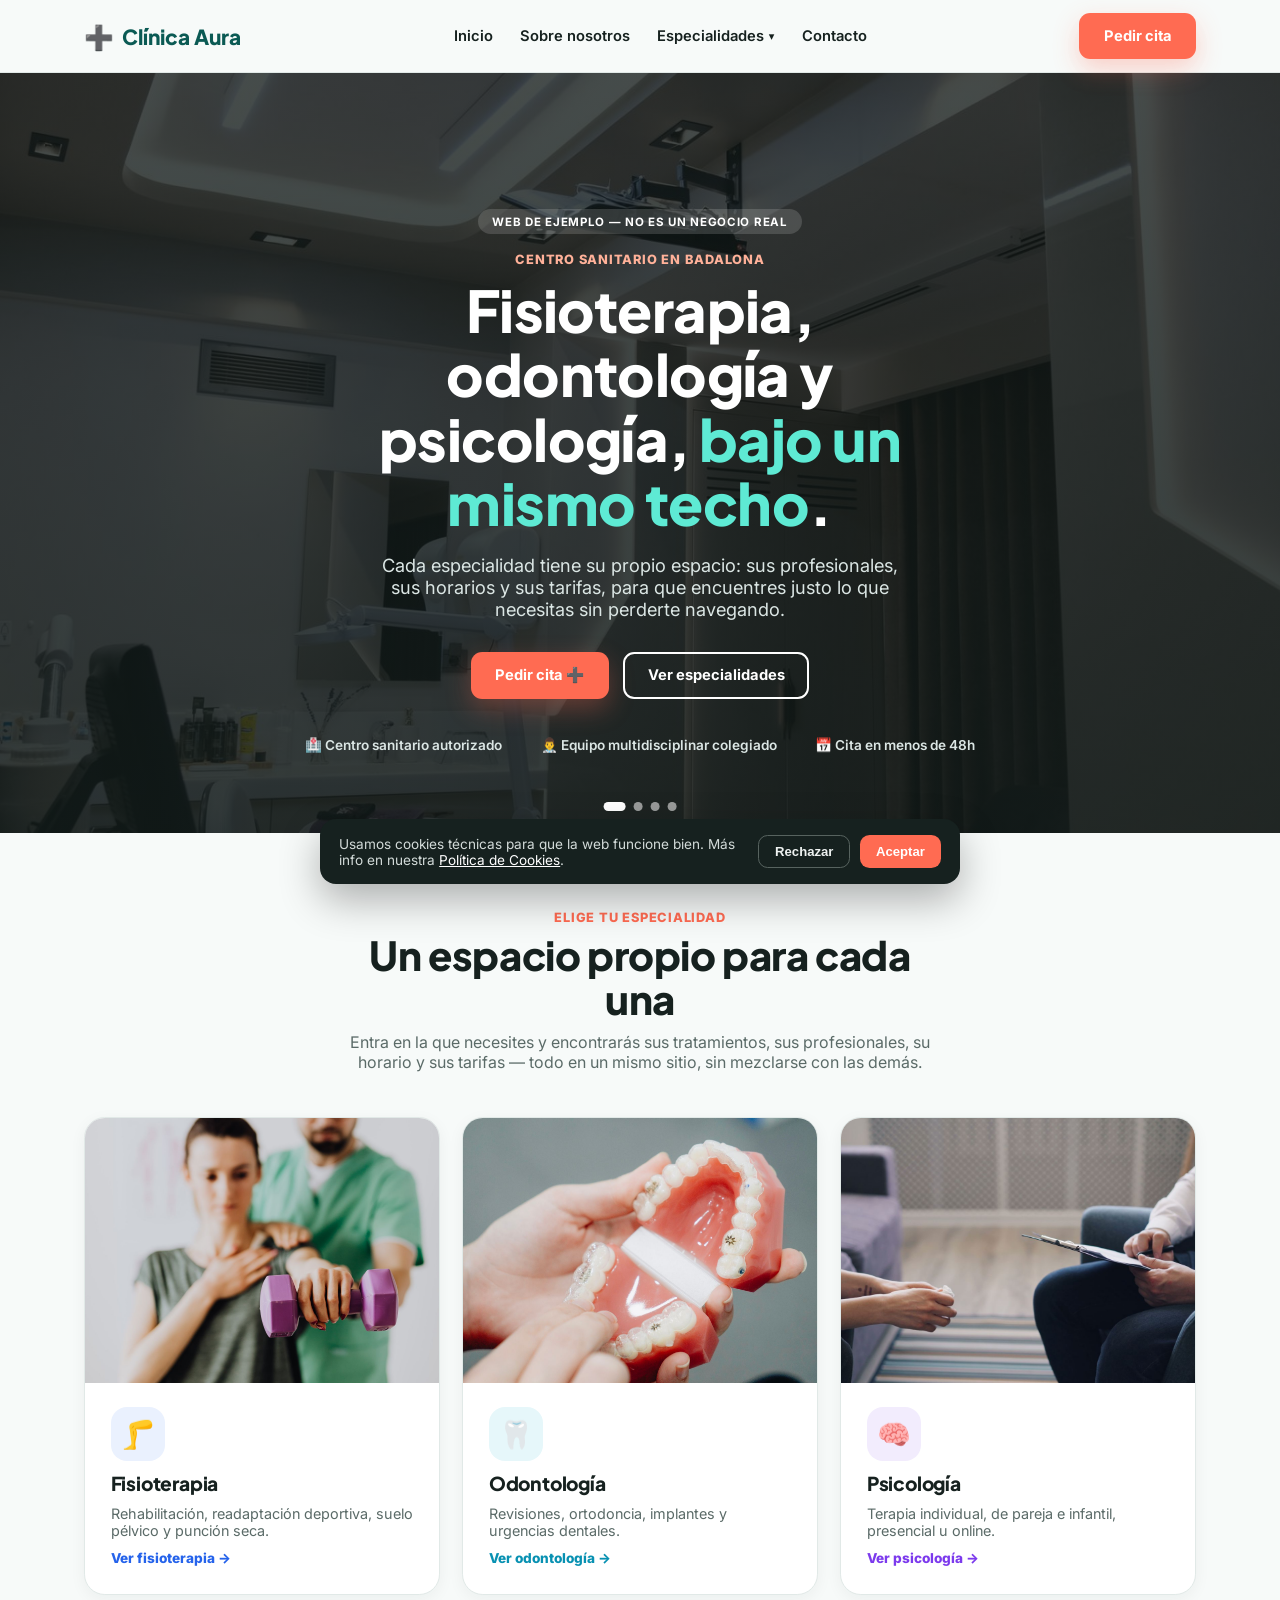
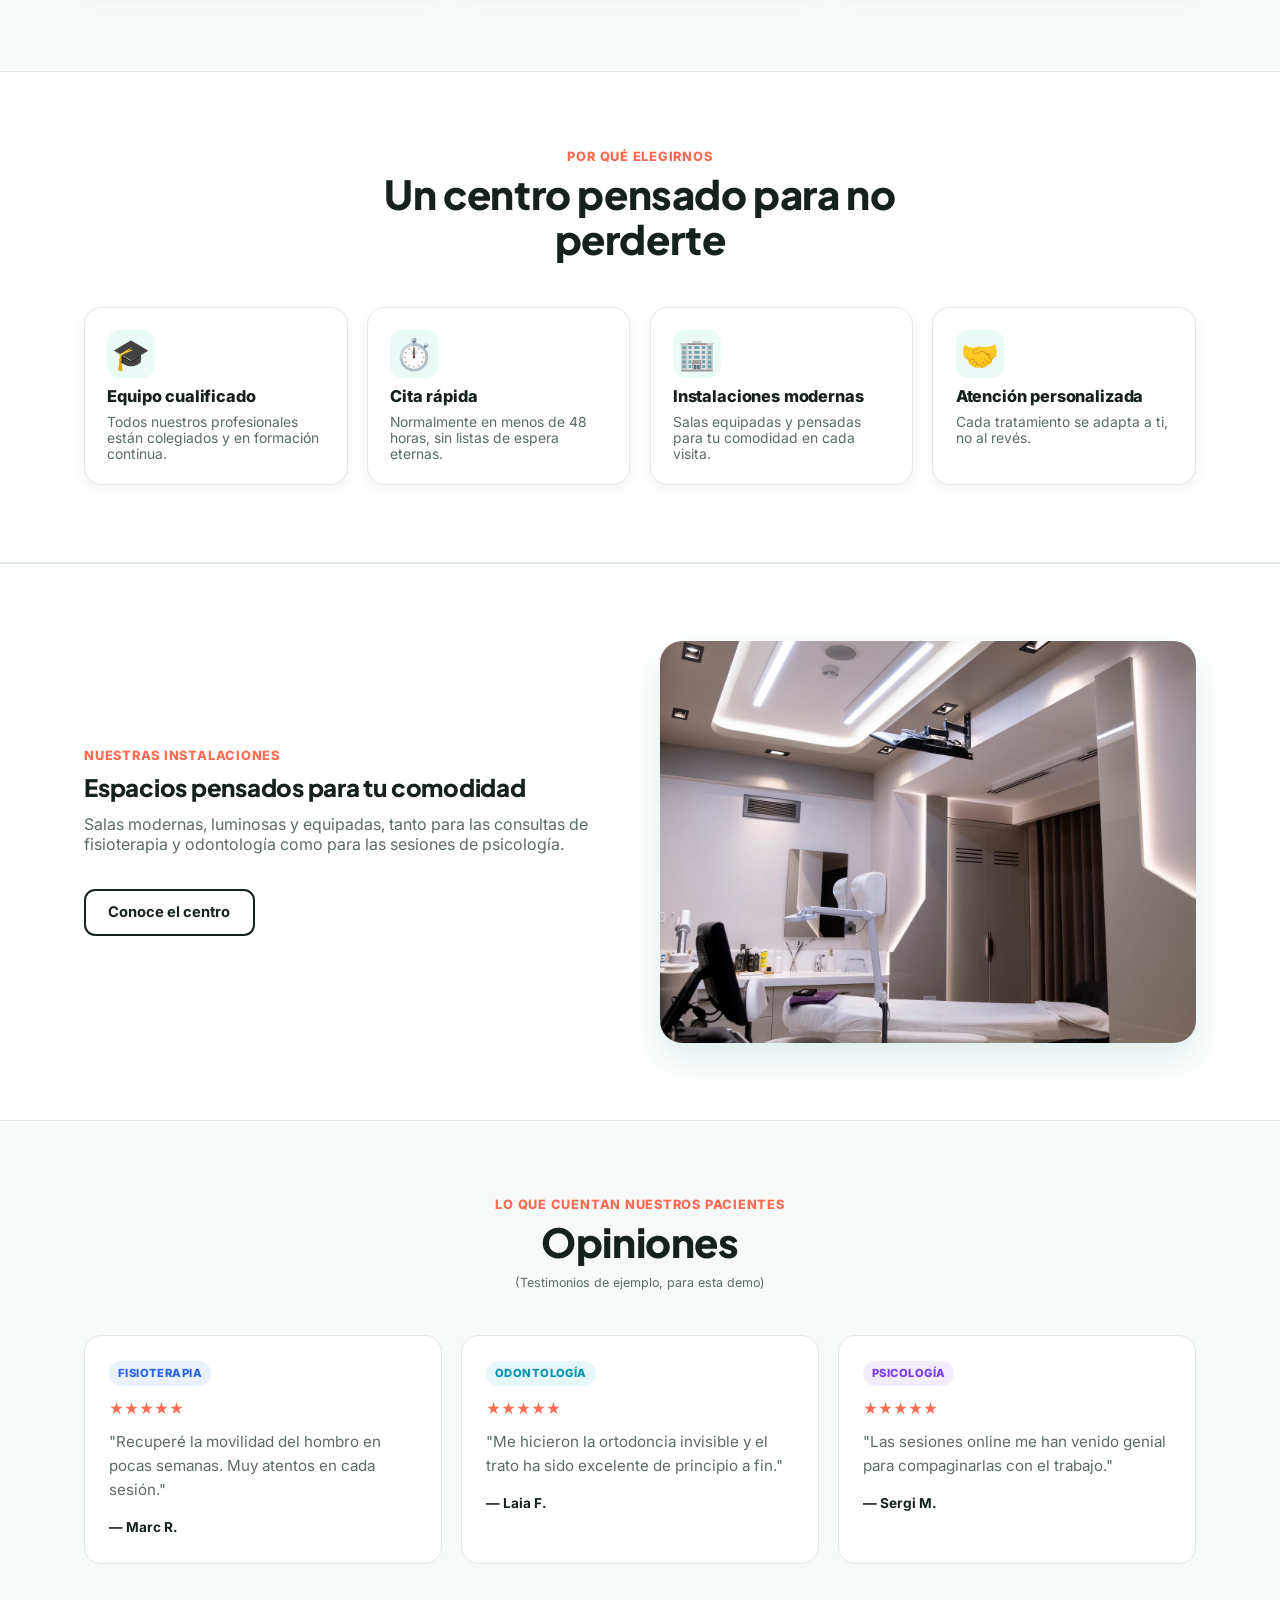
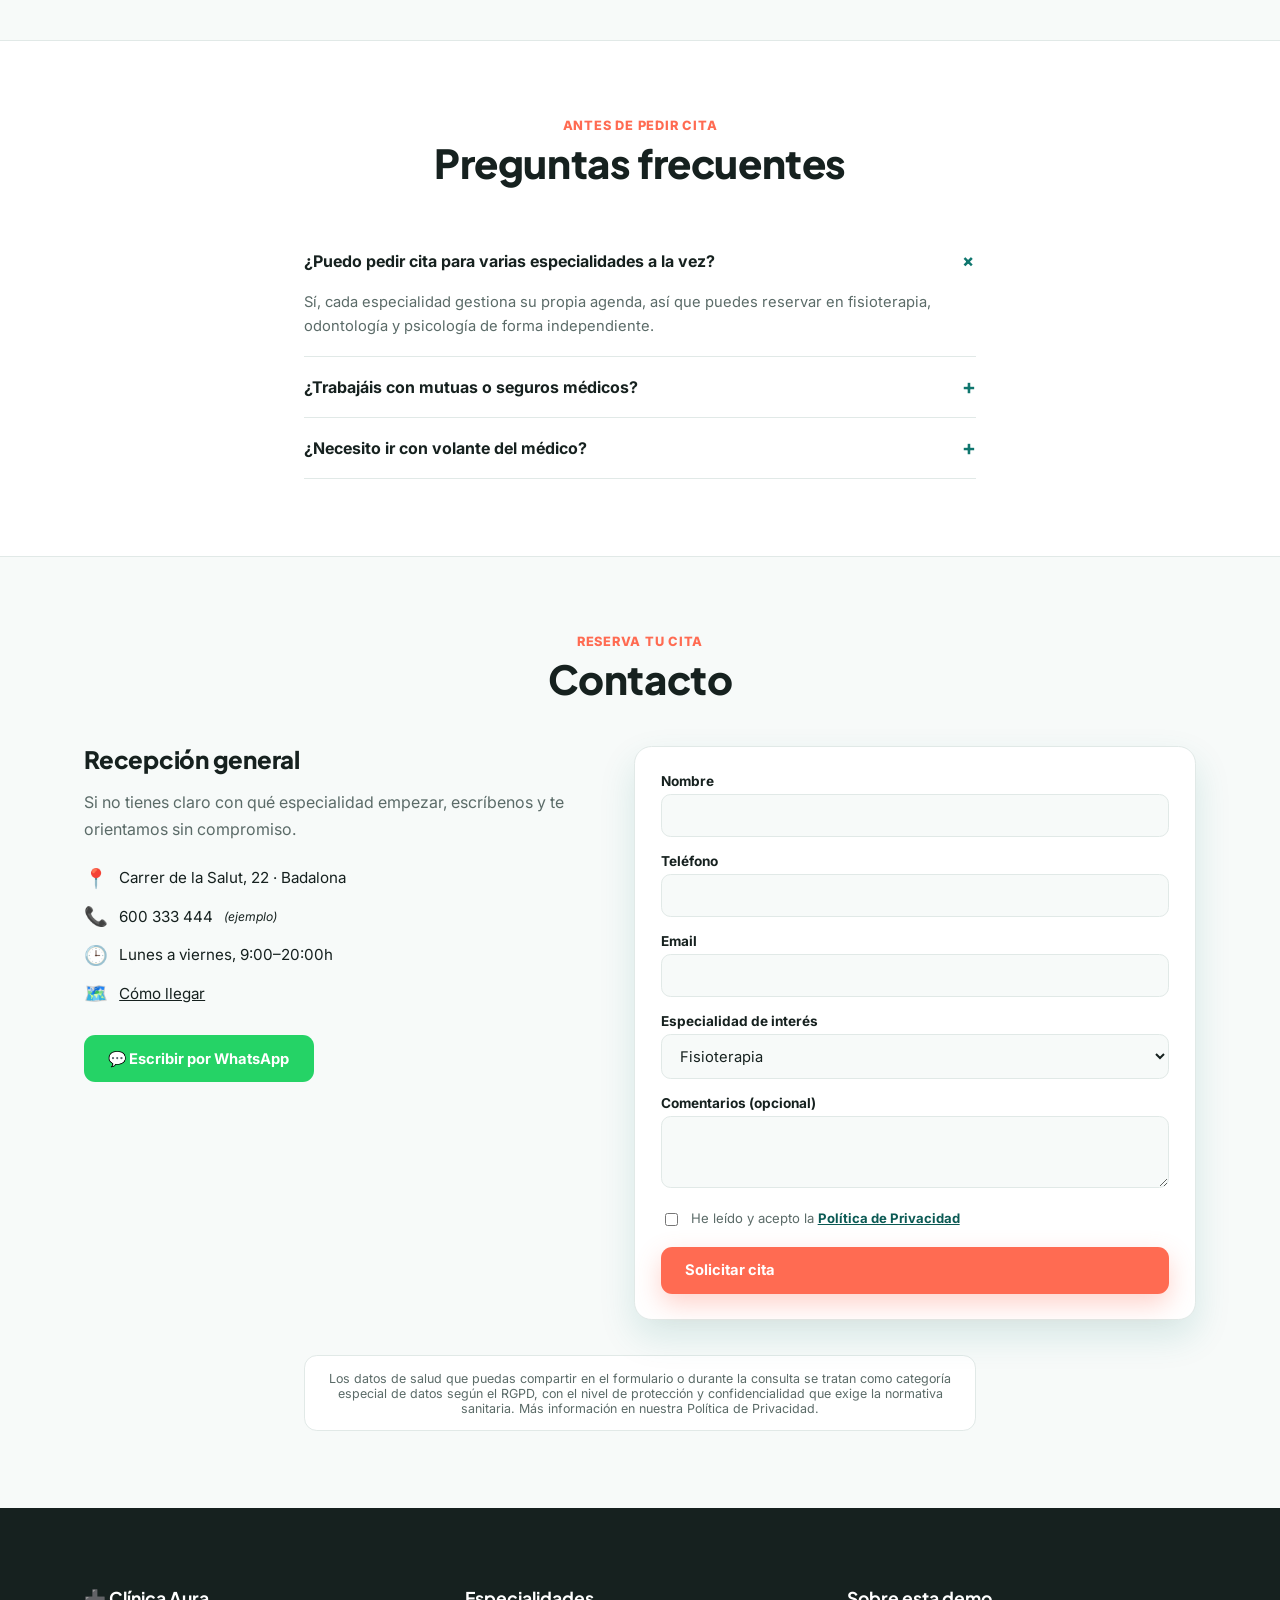
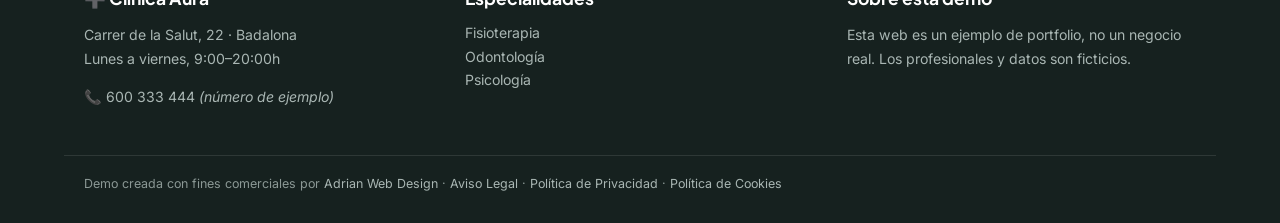
==== commit aeb861b7: "Anade fotos a las tarjetas de especialidad y a los 18 tratamientos" ====
--- a/index.html
+++ b/index.html
@@ -75,22 +75,31 @@
     </div>
     <div class="spec-grid">
       <a href="fisioterapia.html" class="spec-card fisio reveal">
-        <div class="ico">🦵</div>
-        <h3>Fisioterapia</h3>
-        <p>Rehabilitación, readaptación deportiva, suelo pélvico y punción seca.</p>
-        <div class="go">Ver fisioterapia →</div>
+        <div class="spec-card-photo"><img src="assets/fisio-hero.jpg" alt="Sesión de fisioterapia en Clínica Aura" loading="lazy"></div>
+        <div class="spec-card-body">
+          <div class="ico">🦵</div>
+          <h3>Fisioterapia</h3>
+          <p>Rehabilitación, readaptación deportiva, suelo pélvico y punción seca.</p>
+          <div class="go">Ver fisioterapia →</div>
+        </div>
       </a>
       <a href="odontologia.html" class="spec-card odonto reveal">
-        <div class="ico">🦷</div>
-        <h3>Odontología</h3>
-        <p>Revisiones, ortodoncia, implantes y urgencias dentales.</p>
-        <div class="go">Ver odontología →</div>
+        <div class="spec-card-photo"><img src="assets/odonto-hero.jpg" alt="Tratamiento de odontología en Clínica Aura" loading="lazy"></div>
+        <div class="spec-card-body">
+          <div class="ico">🦷</div>
+          <h3>Odontología</h3>
+          <p>Revisiones, ortodoncia, implantes y urgencias dentales.</p>
+          <div class="go">Ver odontología →</div>
+        </div>
       </a>
       <a href="psicologia.html" class="spec-card psico reveal">
-        <div class="ico">🧠</div>
-        <h3>Psicología</h3>
-        <p>Terapia individual, de pareja e infantil, presencial u online.</p>
-        <div class="go">Ver psicología →</div>
+        <div class="spec-card-photo"><img src="assets/psico-hero.jpg" alt="Sesión de psicología en Clínica Aura" loading="lazy"></div>
+        <div class="spec-card-body">
+          <div class="ico">🧠</div>
+          <h3>Psicología</h3>
+          <p>Terapia individual, de pareja e infantil, presencial u online.</p>
+          <div class="go">Ver psicología →</div>
+        </div>
       </a>
     </div>
   </div>
--- a/clinica.css
+++ b/clinica.css
@@ -151,6 +151,11 @@
 .spec-card.fisio .ico { background: #eaf1fe; }
 .spec-card.odonto .ico { background: #e6f7fa; }
 .spec-card.psico .ico { background: #f2ecfd; }
+.spec-card { padding: 0; gap: 0; overflow: hidden; }
+.spec-card-photo { aspect-ratio: 4/3; overflow: hidden; }
+.spec-card-photo img { width: 100%; height: 100%; object-fit: cover; transition: transform 0.4s ease; }
+.spec-card:hover .spec-card-photo img { transform: scale(1.06); }
+.spec-card-body { padding: 1.5rem 1.6rem 1.7rem; display: flex; flex-direction: column; gap: 0.7rem; flex-grow: 1; }
 .spec-card h3 { font-size: 1.2rem; }
 .spec-card p { font-size: 0.9rem; color: var(--ink-suave); margin: 0; flex-grow: 1; }
 .spec-card .go { font-size: 0.85rem; font-weight: 800; display: flex; align-items: center; gap: 0.3rem; }
@@ -174,6 +179,13 @@
 .card .ico { font-size: 1.9rem; width: 3rem; height: 3rem; display: flex; align-items: center; justify-content: center; background: var(--accent-bg); border-radius: 0.8rem; }
 .card h3 { font-size: 1.02rem; font-family: "Inter", sans-serif; font-weight: 800; }
 .card .desc { font-size: 0.87rem; color: var(--ink-suave); flex-grow: 1; }
+
+/* Tratamientos con foto */
+.card.treatment { padding: 0; gap: 0; overflow: hidden; }
+.card.treatment .card-photo { aspect-ratio: 4/3; overflow: hidden; }
+.card.treatment .card-photo img { width: 100%; height: 100%; object-fit: cover; transition: transform 0.4s ease; }
+.card.treatment:hover .card-photo img { transform: scale(1.06); }
+.card.treatment .card-body { padding: 1.2rem 1.3rem 1.4rem; display: flex; flex-direction: column; gap: 0.55rem; flex-grow: 1; }
 
 /* Profesionales */
 .pro-grid { display: grid; grid-template-columns: repeat(auto-fit, minmax(15.5rem, 1fr)); gap: 1.3rem; }
